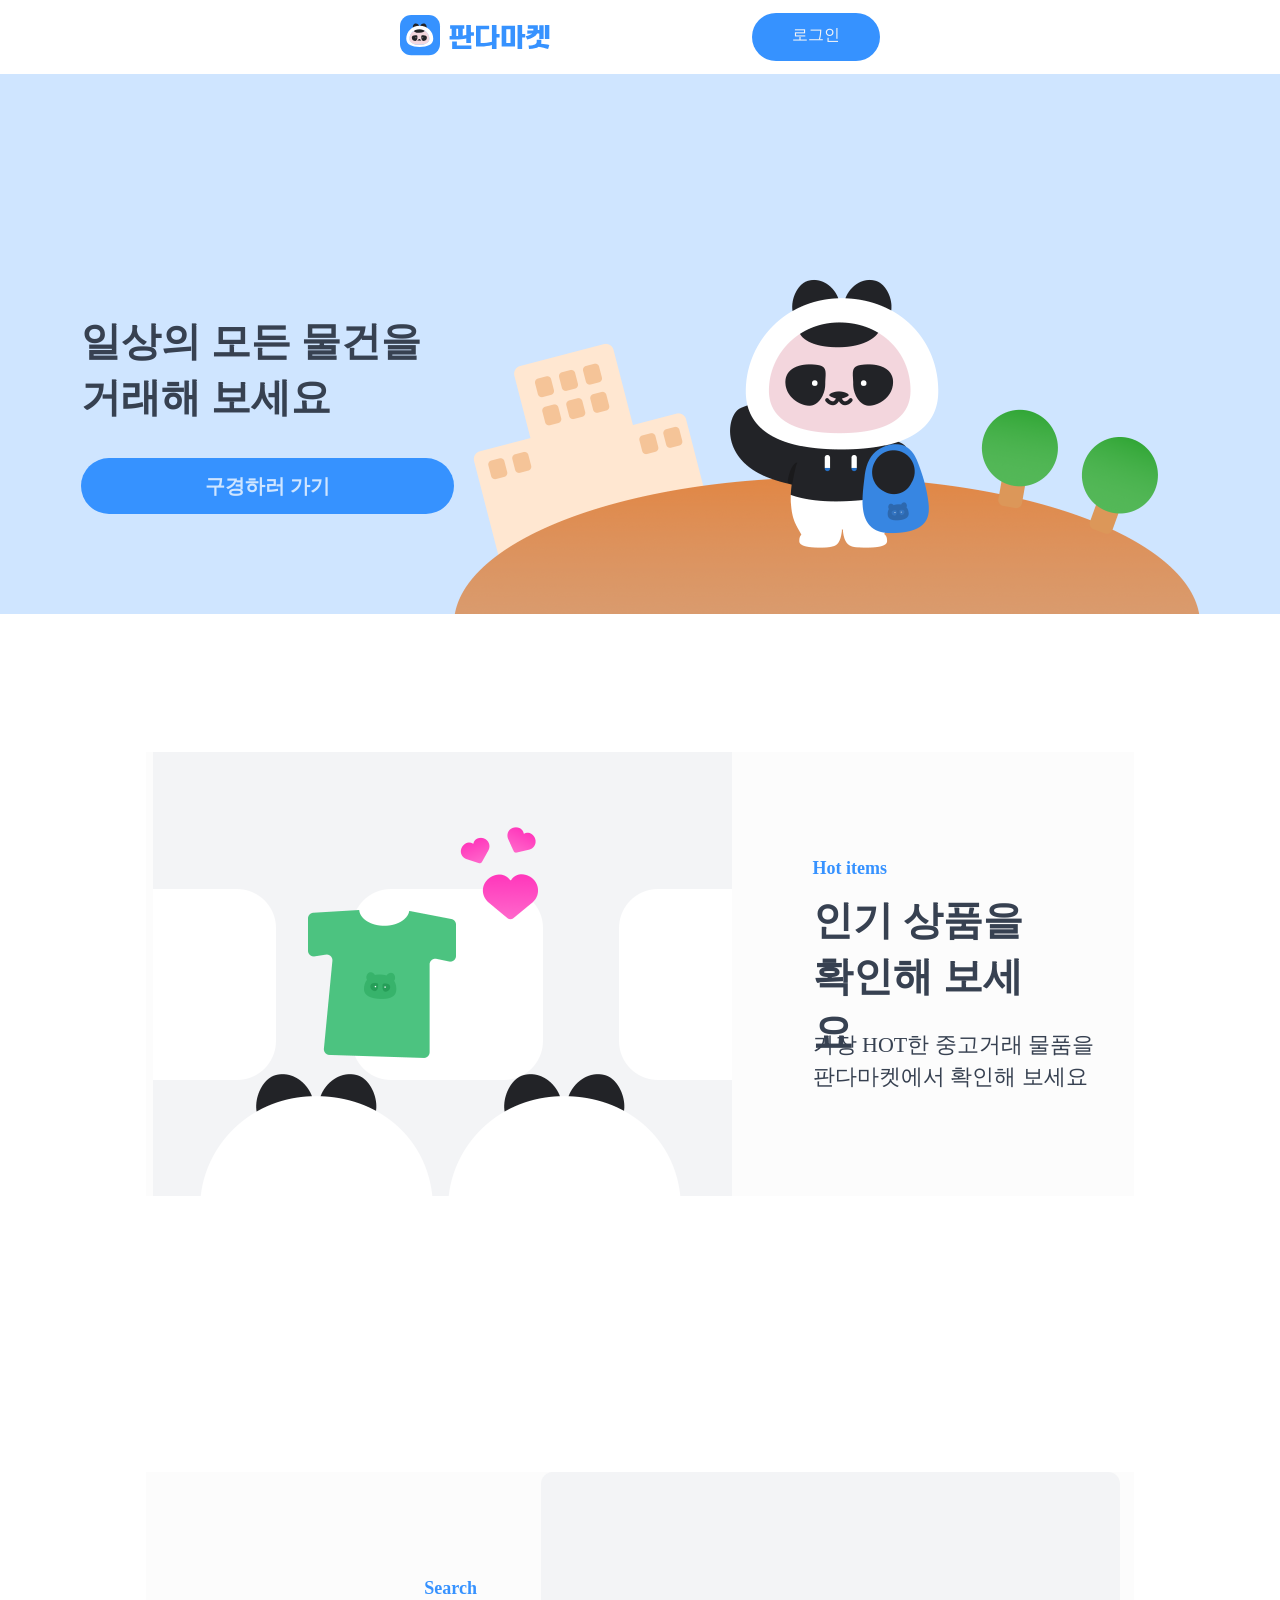
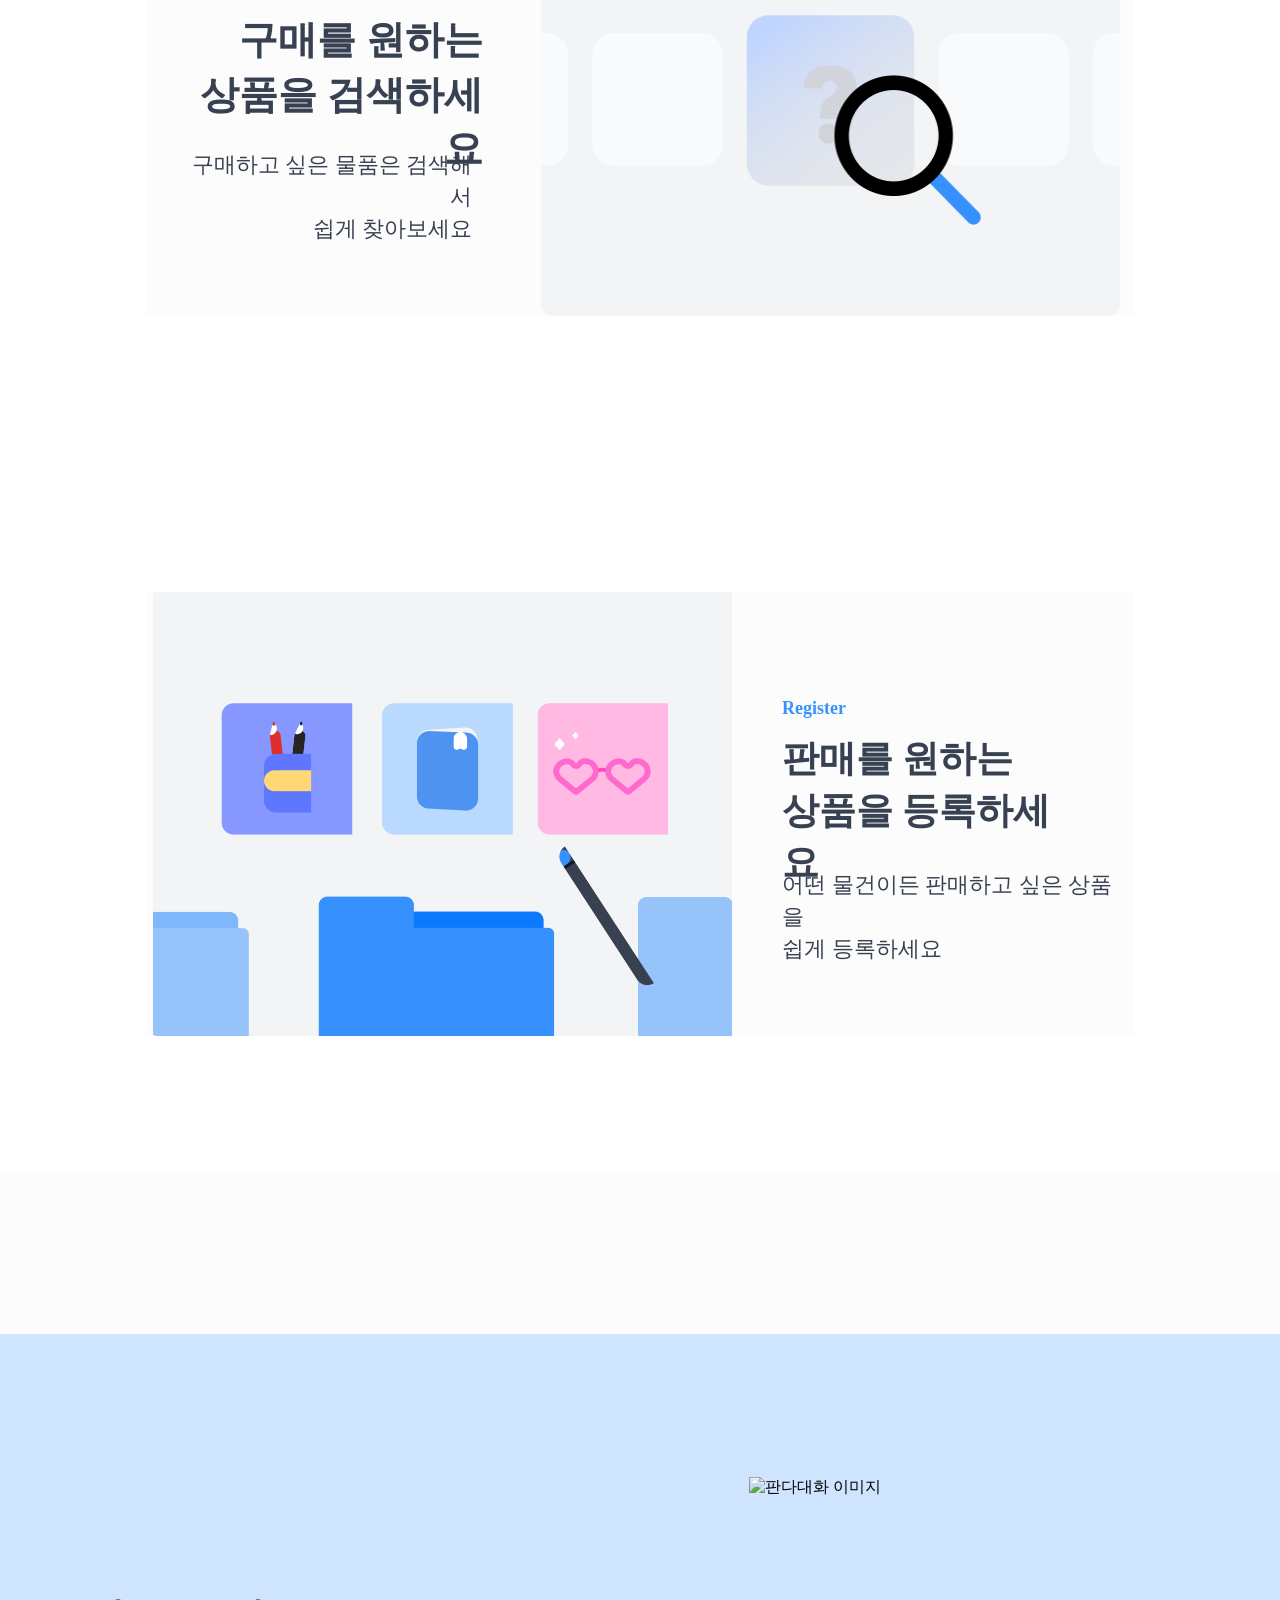
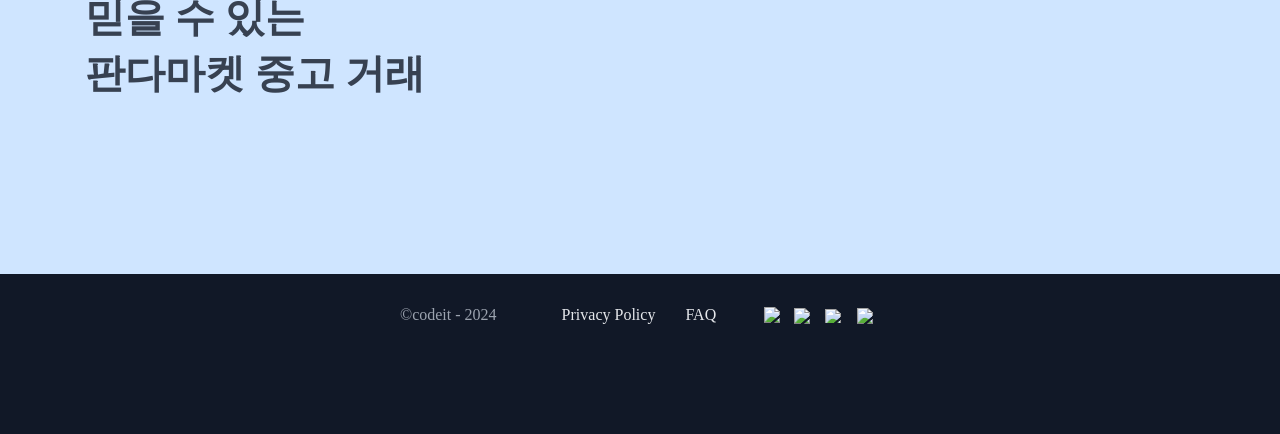
==== 23-Sprint-Mission/index.html @ 3604b8f6 "Add files via upload" ====
<!DOCTYPE html>
<html lang="en">
  <head>
    <meta charset="UTF-8" />
    <meta name="viewport" content="width=device-width, initial-scale=1.0" />
    <title>판다마켓</title>
    <link rel="stylesheet" href="style.css" />
  </head>

  <body>
    <header class="hd">
      <nav class="nv">
        <a href="/"><img src="./images/logo.png" alt="판다마켓 로고" /></a>
        <a class="login" href="/login">로그인</a>
      </nav>
    </header>
    <main>
      <section class="sec1">
        <div class="total-add">
          <div class="try_and_btn">
            <h1 class="try-text">일상의 모든 물건을<br />거래해 보세요</h1>
            <a class="btn1" href="/items">구경하러 가기</a>
          </div>
          <img class="pnd" src="./images/panda.png" alt="판다 쇼핑 이미지" />
        </div>
      </section>

      <!-- Hot Items 섹션 -->
      <section class="httms">
        <div class="hot-back">
          <img class="hot-img" src="./images/shirt.png" alt="인기상품 이미지" />
          <div class="hot-text">
            <h3 class="hot-h3">Hot items</h3>
            <div class="hot-txt2">
              <h1 class="hot-h1">인기 상품을<br />확인해 보세요</h1>
              <p class="hot-p">
                가장 HOT한 중고거래 물품을<br />판다마켓에서 확인해 보세요
              </p>
            </div>
          </div>
        </div>
      </section>

      <!-- Search 섹션 -->
      <section class="httms srch">
        <div class="hot-back srch">
          <img
            class="hot-img srch"
            src="./images/search.png"
            alt="상품 검색 사진"
          />
          <div class="hot-text srch">
            <h3 class="hot-h3 srch">Search</h3>
            <div class="hot-txt2 srch">
              <h1 class="hot-h1 srch">구매를 원하는<br />상품을 검색하세요</h1>
              <p class="hot-p srch">
                구매하고 싶은 물품은 검색해서<br />쉽게 찾아보세요
              </p>
            </div>
          </div>
        </div>
      </section>

      <!-- Register 섹션 -->
      <section class="httms">
        <div class="hot-back">
          <img class="hot-img" src="./images/folder.png" alt="폴더 이미지" />
          <div class="hot-text rgst">
            <h3 class="hot-h3">Register</h3>
            <div class="hot-txt2 rgst">
              <h1 class="hot-h1 rgst">판매를 원하는<br />상품을 등록하세요</h1>
              <p class="hot-p rgst">
                어떤 물건이든 판매하고 싶은 상품을<br />쉽게 등록하세요
              </p>
            </div>
          </div>
        </div>
      </section>

      <section>
        <div class="bar"></div>
      </section>

      <!-- panda 섹션 -->
      <section class="cht-sec">
        <div class="cht-2">
          <h1 class="cht-h1">믿을 수 있는<br />판다마켓 중고 거래</h1>
          <img
            class="cht-img"
            src="/images/chating.png"
            alt="판다대화 이미지"
          />
        </div>
      </section>
      <footer class="ftb">
        <div class="ftb-div1">
          <p class="codeit">&copy;codeit - 2024</p>
          <div class="ftb-div2">
            <a class="psc" href="/privacy">Privacy Policy</a>
            <a class="faq" href="/faq">FAQ</a>
          </div>
          <div class="ftb-imgs">
            <a href="https://www.facebook.com/?locale=ko_KR" target="_blank">
              <img
                class="img1"
                src="/images/facebook.png"
                alt="페이스북 로고"
              />
            </a>
            <a href="https://x.com/?lang=ko" target="_blank">
              <img class="img2" src="/images/twitter.png" alt="트위터 로고" />
            </a>
            <a
              href="https://www.youtube.com/?app=desktop&hl=ko&gl=KR"
              target="_blank"
            >
              <img class="img3" src="/images/youtube.png" alt="유튜브 로고" />
            </a>
            <a href="https://www.instagram.com/" target="_blank">
              <img class="img4" src="/images/insta.png" alt="인스타그램 로고" />
            </a>
          </div>
        </div>
      </footer>
    </main>
  </body>
</html>
---- 23-Sprint-Mission/style.css ----
* {
  margin: 0;
  padding: 0;
  box-sizing: border-box; /* 크기 계산 속성 */
}

a {
  cursor: pointer;
}

h1,
h2,
p {
  color: #374151;
}

h3 {
  color: #3692ff;
}

.login {
  background-color: #3692ff;
  color: #f3f4f6;
  text-decoration: none;
  border-radius: 8vw;
  width: 128px;
  height: 48px;
  padding: 12px 23px;
  font-size: 16px;
  text-align: center;
}

.nv {
  display: flex;
  justify-content: space-between;
  align-items: center;
  /* margin: 0px auto; */
}

.hd {
  width: 100%;
  margin: 9.5px auto;
  padding-left: 400px;
  padding-right: 400px;
}

.sec1 {
  display: flex;
  align-items: center;
  background-color: #cfe5ff;
  width: 100%;
  height: 540px;
}

.try-text {
  display: flex;
  justify-content: center;
  line-height: 140%;
  font-size: 40px;
}

.try_and_btn {
  display: flex;
  align-items: baseline;
  flex-direction: column;
  gap: 32px;
  padding-bottom: 60px;
}

.btn1 {
  display: flex;
  padding: 16px 124px;
  background-color: #3692ff;
  border-radius: 40px;
  color: #cfe5ff;
  text-decoration: none;
  font-weight: 600;
  font-size: 20px;
  height: 56px;
  align-items: center;
}

.pnd {
  width: 746px;
  height: 340px;
}

.total-add {
  display: flex;
  align-items: center;
  margin: auto;
  padding-top: 200px;
}

/* 메인 섹션 3개 */

.httms {
  display: flex;
  height: 720px;
  justify-content: center;
  align-items: center;
}

.hot-back {
  display: flex;
  position: relative;
  align-items: center;
  width: 988px;
  height: 444px;
  background-color: #fcfcfc;
}

.hot-img {
  position: absolute;
  width: 579px;
  height: 444px;
  left: 23.5px;
}

.hot-text {
  display: flex;
  flex-direction: column;
  position: absolute;
  text-align: left;
  width: 298px;
  height: 238px;
  gap: 12px;
  right: 23.5px;
  left: 666.5px;
}

.hot-h3 {
  width: auto;
  height: 26px;
  font-weight: 800;
  font-size: 18px;
  line-height: 26px;
}

.hot-h1 {
  width: 230px;
  height: 112px;
  font-weight: 700;
  font-size: 40px;
  line-height: 140%;
}

.hot-p {
  width: 287px;
  height: 64px;
  font-weight: 500;
  font-size: 22px;
  line-height: 32px;
}

.hot-txt2 {
  display: flex;
  flex-direction: column;
  width: 274px;
  height: 200px;
  gap: 24px;
}

/* Search 섹션 .srch클래스 */
.httms.srch {
  display: flex;
  height: 720px;
  justify-content: center;
  align-items: center;
}

.hot-back.srch {
  display: flex;
  position: relative;
  align-items: center;
  width: 988px;
  height: 444px;
  background-color: #fcfcfc;
}

.hot-img.srch {
  position: absolute;
  width: 579px;
  height: 444px;
  display: flex;
  left: 395px;
  right: 14px;
}

.hot-text.srch {
  display: flex;
  flex-direction: column;
  position: absolute;
  text-align: right;
  width: fit-content;
  height: 238px;
  gap: 12px;
  left: 14px;
  right: 657px;
  padding-left: 24px;
}

.hot-h3.srch {
  width: auto;
  height: 26px;
  font-weight: 800;
  font-size: 18px;
  line-height: 26px;
}

.hot-h1.srch {
  width: 299px;
  height: 112px;
  font-weight: 700;
  font-size: 39px;
  line-height: 140%;
}

.hot-p.srch {
  width: 288px;
  height: 64px;
  font-weight: 500;
  font-size: 22px; /*사이즈 24px로 변경 */
  line-height: 32px;
  text-align: right;
}

.hot-txt2.srch {
  display: flex;
  flex-direction: column;
  width: 293px;
  height: 200px;
  gap: 24px;
}

/* Register 섹션 */

.hot-img {
  position: absolute;
  width: 579px;
  height: 444px;
  left: 7px;
}

.hot-text.rgst {
  display: flex;
  flex-direction: column;
  position: absolute;
  text-align: left;
  width: 359px;
  height: 238px;
  gap: 12px;
  right: 23.5px;
  left: 636px;
  padding-right: 24px;
}

.hot-h1.rgst {
  width: 293px;
  height: 112px;
  font-weight: 700;
  font-size: 37px;
  line-height: 140%;
}

.hot-p.rgst {
  width: 335px;
  height: 64px;
  font-weight: 500;
  font-size: 22px;
  line-height: 32px;
}

.hot-txt2.rgst {
  display: flex;
  flex-direction: column;
  width: 274px;
  height: 200px;
  gap: 24px;
}

/* panda 섹션 */
.cht-sec {
  display: flex;
  align-items: center;
  justify-content: center;
  background-color: #cfe5ff;
  width: 100%;
  height: 540px;
}

.cht-h1 {
  display: flex;
  flex-direction: column;
  width: 100%;
  height: 172px;
  padding-bottom: 60px;
  gap: 10px;
  font-size: 40px;
  font-weight: 700;
  line-height: 140%;
}

.cht-img {
  width: 746px;
  height: 397px;
}

.cht-2 {
  display: flex;
  align-items: center;
  width: 1110px;
  height: 397px;
  padding-top: 143px;
  margin: 0 auto;
}

.bar {
  background-color: #fcfcfc;
  width: 100%;
  height: 160px;
  padding: 32px 400px;
}

/* footer바 섹션 */
.ftb {
  background-color: #111827;
  padding: 32px 400px;
  width: auto;
  height: 160px;
}

.ftb-div1 {
  display: flex;
  justify-content: space-between;
  align-items: center;
  width: 100%;
  height: 20px;
}

.ftb-div2 {
  display: flex;
  align-items: center;
  height: 19px;
  gap: 30px;
}

.codeit {
  color: #9ca3af;
  width: 112px;
  height: 19px;
  font-weight: 400;
  font-size: 16px;
  line-height: 100%;
}

.psc {
  width: 100%;
  height: 19px;
  font-weight: 400;
  font-size: 16px;
  line-height: 100%;
  color: #e5e7eb;
  text-decoration: none;
}

.faq {
  width: 29px;
  height: 19px;
  font-weight: 400;
  font-size: 16px;
  line-height: 100%;
  color: #e5e7eb;
  text-decoration: none;
}

.ftb-imgs {
  display: flex;
  align-items: center;
  color: #ffffff;
  width: 116px;
  height: 20px;
  gap: 12px;
}

.img1 {
  width: 18px;
  height: 18px;
  display: block;
}

.img2 {
  width: 18.92px;
  height: 15.38px;
  display: block;
}

.img3 {
  width: 20px;
  height: 13.34px;
  display: block;
}

.img4 {
  width: 17px;
  height: 17px;
  display: block;
}
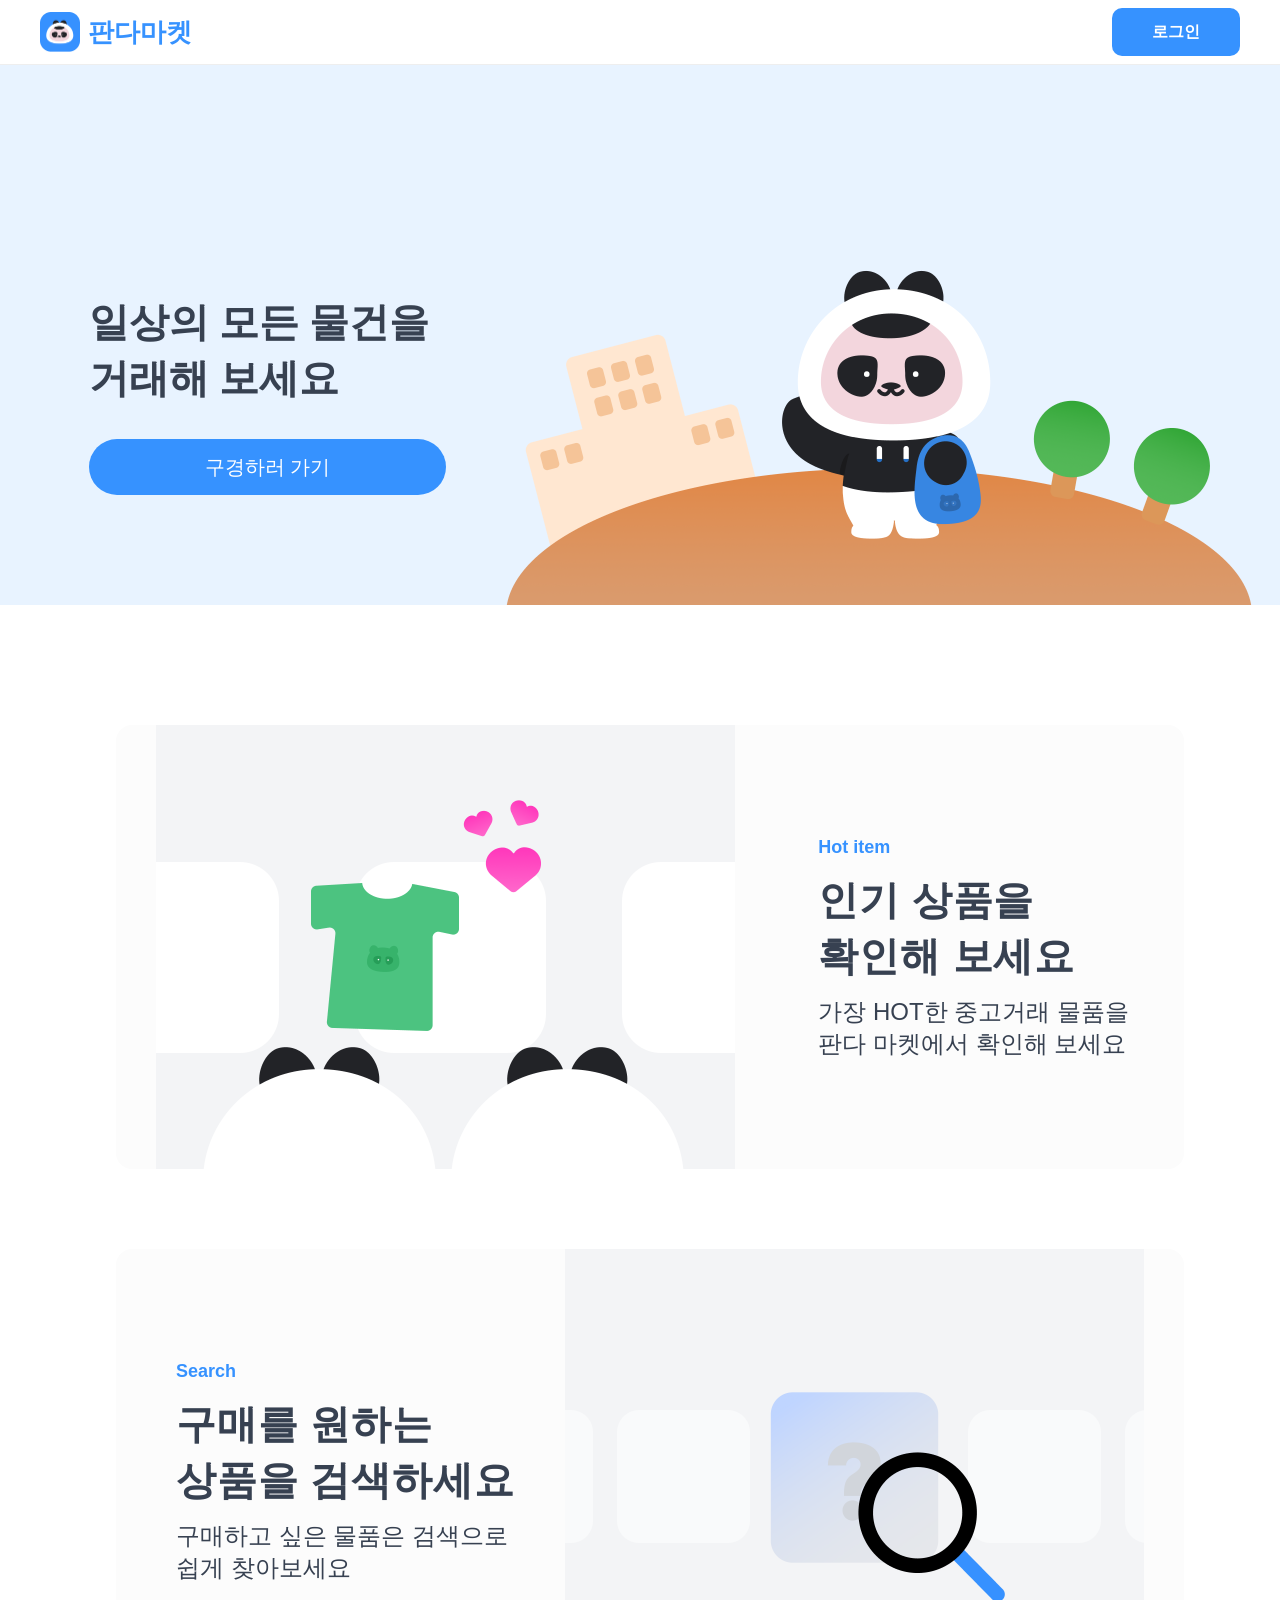
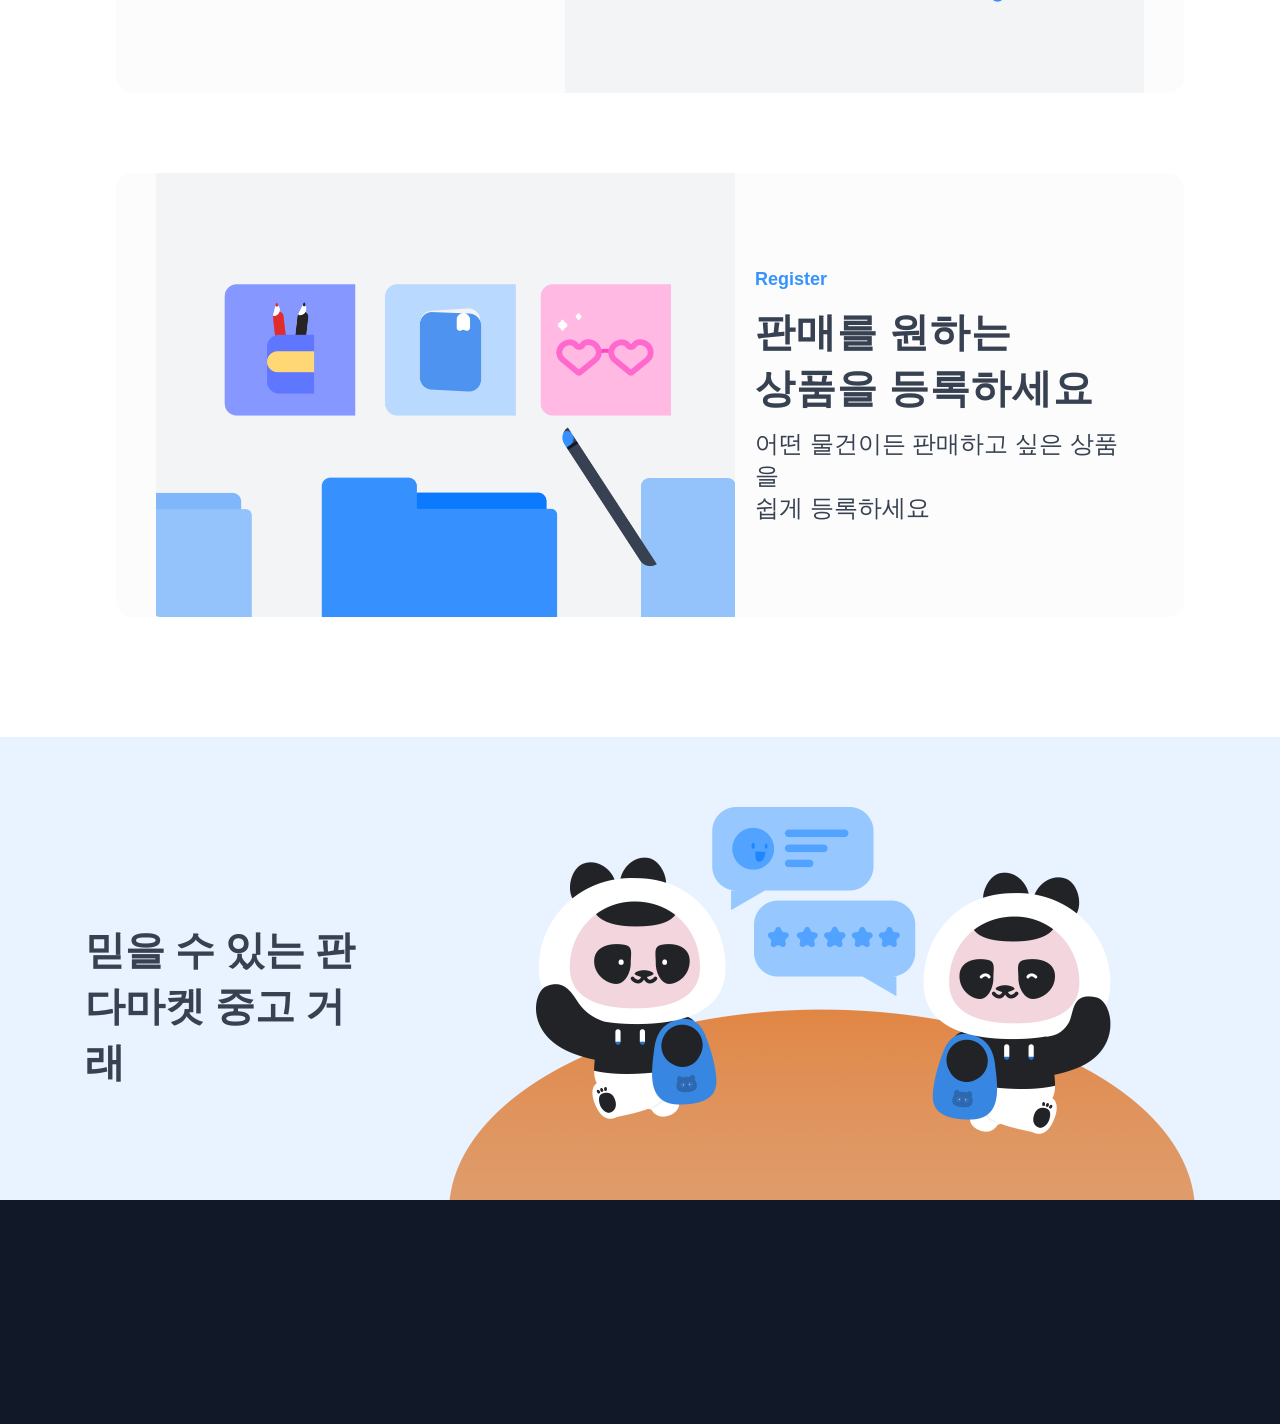
==== commit 93b8c460: "Merge branch 'Basic-김도욱' into Basic-김도욱-Sprint23" ====
--- a/23-Sprint-Mission/index.html
+++ b/23-Sprint-Mission/index.html
@@ -1,127 +1,80 @@
 <!DOCTYPE html>
-<html lang="en">
-  <head>
-    <meta charset="UTF-8" />
-    <meta name="viewport" content="width=device-width, initial-scale=1.0" />
-    <title>판다마켓</title>
-    <link rel="stylesheet" href="style.css" />
-  </head>
+<html lang="ko">
+<head>
+  <meta charset="UTF-8" />
+  <title>판다마켓</title>
+  <link rel="stylesheet" href="style.css" />
+</head>
 
-  <body>
-    <header class="hd">
-      <nav class="nv">
-        <a href="/"><img src="./images/logo.png" alt="판다마켓 로고" /></a>
-        <a class="login" href="/login">로그인</a>
-      </nav>
-    </header>
-    <main>
-      <section class="sec1">
-        <div class="total-add">
-          <div class="try_and_btn">
-            <h1 class="try-text">일상의 모든 물건을<br />거래해 보세요</h1>
-            <a class="btn1" href="/items">구경하러 가기</a>
-          </div>
-          <img class="pnd" src="./images/panda.png" alt="판다 쇼핑 이미지" />
+<body>
+
+  <div class="header">
+    <div class="header-inner">
+        <div class="logo" onclick="location.href='index.html'">           <!--판마마켓 로고 클릭 시 홈 화면 -->
+            <img src="./images/logo.png" alt="판다 로고"><span>판다마켓</span>  <!-- 판다 로고 -->
         </div>
-      </section>
+        <div class="login-btn" onclick="location.href='login.html'">로그인</div> 
+    </div>
+  </div>
 
-      <!-- Hot Items 섹션 -->
-      <section class="httms">
-        <div class="hot-back">
-          <img class="hot-img" src="./images/shirt.png" alt="인기상품 이미지" />
-          <div class="hot-text">
-            <h3 class="hot-h3">Hot items</h3>
-            <div class="hot-txt2">
-              <h1 class="hot-h1">인기 상품을<br />확인해 보세요</h1>
-              <p class="hot-p">
-                가장 HOT한 중고거래 물품을<br />판다마켓에서 확인해 보세요
-              </p>
-            </div>
-          </div>
+  <div class="panda">
+    <div class="panda-inner">
+      <div class="panda-text">
+        일상의 모든 물건을<br>
+        거래해 보세요
+      </div>
+      <button class="panda-button" onclick="location.href='item.html'">구경하러 가기</button>
+    </div>
+
+    <img class="panda-image" src="./images/panda.png" alt="판다 이미지" />
+  </div>
+
+  <div class="features">
+
+    <div class="card">
+      <div class="card-image">
+        <img src="./images/card1.png" alt="인기 상품 이미지">
+      </div>
+      <div class="card-text">
+        <div class="card-abbreviation">Hot item</div>
+        <div class="card-title">인기 상품을<br> 확인해 보세요</div>
+        <div class="card-desc">가장 HOT한 중고거래 물품을<br> 판다 마켓에서 확인해 보세요</div>
+      </div>
+    </div>
+
+    <div class="card">
+        <div class="card-text">
+            <div class="card-abbreviation">Search</div>
+            <div class="card-title">구매를 원하는<br>상품을 검색하세요</div>
+            <div class="card-desc">구매하고 싶은 물품은 검색으로<br>쉽게 찾아보세요</div>
         </div>
-      </section>
+        <div class="card-image">
+            <img src="./images/card2.png" alt="검색 이미지">
+        </div>
+    </div>
 
-      <!-- Search 섹션 -->
-      <section class="httms srch">
-        <div class="hot-back srch">
-          <img
-            class="hot-img srch"
-            src="./images/search.png"
-            alt="상품 검색 사진"
-          />
-          <div class="hot-text srch">
-            <h3 class="hot-h3 srch">Search</h3>
-            <div class="hot-txt2 srch">
-              <h1 class="hot-h1 srch">구매를 원하는<br />상품을 검색하세요</h1>
-              <p class="hot-p srch">
-                구매하고 싶은 물품은 검색해서<br />쉽게 찾아보세요
-              </p>
-            </div>
-          </div>
-        </div>
-      </section>
+    <div class="card">
+      <div class="card-image">
+        <img src="./images/card3.png" alt="상품 등록 이미지">
+      </div>
+      <div class="card-text">
+        <div class="card-abbreviation">Register</div>
+        <div class="card-title">판매를 원하는<br>상품을 등록하세요</div>
+        <div class="card-desc">어떤 물건이든 판매하고 싶은 상품을<br>쉽게 등록하세요</div>
+      </div>
+    </div>
 
-      <!-- Register 섹션 -->
-      <section class="httms">
-        <div class="hot-back">
-          <img class="hot-img" src="./images/folder.png" alt="폴더 이미지" />
-          <div class="hot-text rgst">
-            <h3 class="hot-h3">Register</h3>
-            <div class="hot-txt2 rgst">
-              <h1 class="hot-h1 rgst">판매를 원하는<br />상품을 등록하세요</h1>
-              <p class="hot-p rgst">
-                어떤 물건이든 판매하고 싶은 상품을<br />쉽게 등록하세요
-              </p>
-            </div>
-          </div>
-        </div>
-      </section>
+  </div>
 
-      <section>
-        <div class="bar"></div>
-      </section>
+  <div class="bottom-banner">
+    <div class="bottom-inner">
+      <div class="bottom-text">믿을 수 있는 판다마켓 중고 거래</div>
+      <div class="bottom-image">
+        <img src="./images/bottom.png" alt="판다 두 마리 이미지">
+      </div>
+    </div>
+  </div>
+  <div class="bottom-last"></div>
 
-      <!-- panda 섹션 -->
-      <section class="cht-sec">
-        <div class="cht-2">
-          <h1 class="cht-h1">믿을 수 있는<br />판다마켓 중고 거래</h1>
-          <img
-            class="cht-img"
-            src="/images/chating.png"
-            alt="판다대화 이미지"
-          />
-        </div>
-      </section>
-      <footer class="ftb">
-        <div class="ftb-div1">
-          <p class="codeit">&copy;codeit - 2024</p>
-          <div class="ftb-div2">
-            <a class="psc" href="/privacy">Privacy Policy</a>
-            <a class="faq" href="/faq">FAQ</a>
-          </div>
-          <div class="ftb-imgs">
-            <a href="https://www.facebook.com/?locale=ko_KR" target="_blank">
-              <img
-                class="img1"
-                src="/images/facebook.png"
-                alt="페이스북 로고"
-              />
-            </a>
-            <a href="https://x.com/?lang=ko" target="_blank">
-              <img class="img2" src="/images/twitter.png" alt="트위터 로고" />
-            </a>
-            <a
-              href="https://www.youtube.com/?app=desktop&hl=ko&gl=KR"
-              target="_blank"
-            >
-              <img class="img3" src="/images/youtube.png" alt="유튜브 로고" />
-            </a>
-            <a href="https://www.instagram.com/" target="_blank">
-              <img class="img4" src="/images/insta.png" alt="인스타그램 로고" />
-            </a>
-          </div>
-        </div>
-      </footer>
-    </main>
-  </body>
-</html>+</body>
+</html>
--- a/23-Sprint-Mission/style.css
+++ b/23-Sprint-Mission/style.css
@@ -1,408 +1,245 @@
-* {
-  margin: 0;
-  padding: 0;
-  box-sizing: border-box; /* 크기 계산 속성 */
-}
-
-a {
-  cursor: pointer;
-}
-
-h1,
-h2,
-p {
-  color: #374151;
-}
-
-h3 {
-  color: #3692ff;
-}
-
-.login {
-  background-color: #3692ff;
-  color: #f3f4f6;
-  text-decoration: none;
-  border-radius: 8vw;
-  width: 128px;
-  height: 48px;
-  padding: 12px 23px;
-  font-size: 16px;
-  text-align: center;
-}
-
-.nv {
-  display: flex;
-  justify-content: space-between;
-  align-items: center;
-  /* margin: 0px auto; */
-}
-
-.hd {
-  width: 100%;
-  margin: 9.5px auto;
-  padding-left: 400px;
-  padding-right: 400px;
-}
-
-.sec1 {
-  display: flex;
-  align-items: center;
-  background-color: #cfe5ff;
-  width: 100%;
-  height: 540px;
-}
-
-.try-text {
-  display: flex;
-  justify-content: center;
-  line-height: 140%;
-  font-size: 40px;
-}
-
-.try_and_btn {
-  display: flex;
-  align-items: baseline;
-  flex-direction: column;
-  gap: 32px;
-  padding-bottom: 60px;
-}
-
-.btn1 {
-  display: flex;
-  padding: 16px 124px;
-  background-color: #3692ff;
-  border-radius: 40px;
-  color: #cfe5ff;
-  text-decoration: none;
-  font-weight: 600;
-  font-size: 20px;
-  height: 56px;
-  align-items: center;
-}
-
-.pnd {
-  width: 746px;
-  height: 340px;
-}
-
-.total-add {
-  display: flex;
-  align-items: center;
-  margin: auto;
-  padding-top: 200px;
-}
-
-/* 메인 섹션 3개 */
-
-.httms {
-  display: flex;
-  height: 720px;
-  justify-content: center;
-  align-items: center;
-}
-
-.hot-back {
-  display: flex;
-  position: relative;
-  align-items: center;
-  width: 988px;
-  height: 444px;
-  background-color: #fcfcfc;
-}
-
-.hot-img {
-  position: absolute;
-  width: 579px;
-  height: 444px;
-  left: 23.5px;
-}
-
-.hot-text {
-  display: flex;
-  flex-direction: column;
-  position: absolute;
-  text-align: left;
-  width: 298px;
-  height: 238px;
-  gap: 12px;
-  right: 23.5px;
-  left: 666.5px;
-}
-
-.hot-h3 {
-  width: auto;
-  height: 26px;
-  font-weight: 800;
-  font-size: 18px;
-  line-height: 26px;
-}
-
-.hot-h1 {
-  width: 230px;
-  height: 112px;
-  font-weight: 700;
-  font-size: 40px;
-  line-height: 140%;
-}
-
-.hot-p {
-  width: 287px;
-  height: 64px;
-  font-weight: 500;
-  font-size: 22px;
-  line-height: 32px;
-}
-
-.hot-txt2 {
-  display: flex;
-  flex-direction: column;
-  width: 274px;
-  height: 200px;
-  gap: 24px;
-}
-
-/* Search 섹션 .srch클래스 */
-.httms.srch {
-  display: flex;
-  height: 720px;
-  justify-content: center;
-  align-items: center;
-}
-
-.hot-back.srch {
-  display: flex;
-  position: relative;
-  align-items: center;
-  width: 988px;
-  height: 444px;
-  background-color: #fcfcfc;
-}
-
-.hot-img.srch {
-  position: absolute;
-  width: 579px;
-  height: 444px;
-  display: flex;
-  left: 395px;
-  right: 14px;
-}
-
-.hot-text.srch {
-  display: flex;
-  flex-direction: column;
-  position: absolute;
-  text-align: right;
-  width: fit-content;
-  height: 238px;
-  gap: 12px;
-  left: 14px;
-  right: 657px;
-  padding-left: 24px;
-}
-
-.hot-h3.srch {
-  width: auto;
-  height: 26px;
-  font-weight: 800;
-  font-size: 18px;
-  line-height: 26px;
-}
-
-.hot-h1.srch {
-  width: 299px;
-  height: 112px;
-  font-weight: 700;
-  font-size: 39px;
-  line-height: 140%;
-}
-
-.hot-p.srch {
-  width: 288px;
-  height: 64px;
-  font-weight: 500;
-  font-size: 22px; /*사이즈 24px로 변경 */
-  line-height: 32px;
-  text-align: right;
-}
-
-.hot-txt2.srch {
-  display: flex;
-  flex-direction: column;
-  width: 293px;
-  height: 200px;
-  gap: 24px;
-}
-
-/* Register 섹션 */
-
-.hot-img {
-  position: absolute;
-  width: 579px;
-  height: 444px;
-  left: 7px;
-}
-
-.hot-text.rgst {
-  display: flex;
-  flex-direction: column;
-  position: absolute;
-  text-align: left;
-  width: 359px;
-  height: 238px;
-  gap: 12px;
-  right: 23.5px;
-  left: 636px;
-  padding-right: 24px;
-}
-
-.hot-h1.rgst {
-  width: 293px;
-  height: 112px;
-  font-weight: 700;
-  font-size: 37px;
-  line-height: 140%;
-}
-
-.hot-p.rgst {
-  width: 335px;
-  height: 64px;
-  font-weight: 500;
-  font-size: 22px;
-  line-height: 32px;
-}
-
-.hot-txt2.rgst {
-  display: flex;
-  flex-direction: column;
-  width: 274px;
-  height: 200px;
-  gap: 24px;
-}
-
-/* panda 섹션 */
-.cht-sec {
-  display: flex;
-  align-items: center;
-  justify-content: center;
-  background-color: #cfe5ff;
-  width: 100%;
-  height: 540px;
-}
-
-.cht-h1 {
-  display: flex;
-  flex-direction: column;
-  width: 100%;
-  height: 172px;
-  padding-bottom: 60px;
-  gap: 10px;
-  font-size: 40px;
-  font-weight: 700;
-  line-height: 140%;
-}
-
-.cht-img {
-  width: 746px;
-  height: 397px;
-}
-
-.cht-2 {
-  display: flex;
-  align-items: center;
-  width: 1110px;
-  height: 397px;
-  padding-top: 143px;
-  margin: 0 auto;
-}
-
-.bar {
-  background-color: #fcfcfc;
-  width: 100%;
-  height: 160px;
-  padding: 32px 400px;
-}
-
-/* footer바 섹션 */
-.ftb {
-  background-color: #111827;
-  padding: 32px 400px;
-  width: auto;
-  height: 160px;
-}
-
-.ftb-div1 {
-  display: flex;
-  justify-content: space-between;
-  align-items: center;
-  width: 100%;
-  height: 20px;
-}
-
-.ftb-div2 {
-  display: flex;
-  align-items: center;
-  height: 19px;
-  gap: 30px;
-}
-
-.codeit {
-  color: #9ca3af;
-  width: 112px;
-  height: 19px;
-  font-weight: 400;
-  font-size: 16px;
-  line-height: 100%;
-}
-
-.psc {
-  width: 100%;
-  height: 19px;
-  font-weight: 400;
-  font-size: 16px;
-  line-height: 100%;
-  color: #e5e7eb;
-  text-decoration: none;
-}
-
-.faq {
-  width: 29px;
-  height: 19px;
-  font-weight: 400;
-  font-size: 16px;
-  line-height: 100%;
-  color: #e5e7eb;
-  text-decoration: none;
-}
-
-.ftb-imgs {
-  display: flex;
-  align-items: center;
-  color: #ffffff;
-  width: 116px;
-  height: 20px;
-  gap: 12px;
-}
-
-.img1 {
-  width: 18px;
-  height: 18px;
-  display: block;
-}
-
-.img2 {
-  width: 18.92px;
-  height: 15.38px;
-  display: block;
-}
-
-.img3 {
-  width: 20px;
-  height: 13.34px;
-  display: block;
-}
-
-.img4 {
-  width: 17px;
-  height: 17px;
-  display: block;
-}+body {
+    margin: 0;
+    font-family: Pretendard;
+}
+
+/* 클릭 요소 포인터 표시 */
+.logo,
+.login-btn,
+.hero-button {
+    cursor: pointer;
+}
+
+/* header */
+
+.header {
+    border-bottom: 1px solid #eee;
+}
+
+/* 헤더 내부 정렬 기본 */
+.header-inner {
+    max-width: 1200px;
+    height: 64px;
+    margin: 0 auto;
+
+    display: flex;
+    align-items: center;
+    justify-content: space-between;
+}
+
+/* 로고 영역 */
+.logo {
+    display: flex;
+    align-items: center;
+    gap: 8px;
+    font-weight: 700;
+    font-size: 25.63px;
+    color: #3692ff; /* ← 이 줄만 파란색으로 변경 */
+    cursor: pointer;
+}
+
+/* 로고 이미지 크기 맞추기 */
+.logo img {
+    width: 40px;
+    height: 40.14px;
+    display: flex;
+    align-items: center;
+}
+
+/* 로그인 버튼 */
+.login-btn {
+    top: 12px;
+    right: 23px;
+    bottom: 12px;
+    left: 23px;
+    width: 128px;
+    height: 48px;
+    background: #3692ff;
+    color: white;
+    border-radius: 10px;
+    font-size: 16px;
+    font-weight: 600;
+    text-align: center;
+    cursor: pointer;
+    line-height: 48px;
+}
+
+/* 판다 전체 영역 */
+
+.panda {
+    background-color: #e8f3ff;
+    display: flex;
+    justify-content: center;
+    align-items: center;
+    height: 540px;
+}
+
+.panda-inner {
+    width: 357px;
+    height: 260px;
+    padding: 60px;
+    display: flex;
+    flex-direction: column;
+    gap: 32px;
+    margin-top: 180px;
+}
+
+.panda-text {
+    color: #374151;
+    font-family: Pretendard;
+    font-size: 40px;
+    font-weight: 700;
+    line-height: 1.4;
+    font-style: bold;
+}
+
+.panda-button {
+    width: 357px;
+    height: 56px;
+    border-radius: 40px;
+    border: none;
+    padding: 16px 124px 16px 124px;
+    gap: 10px;
+    background-color: #3692ff;
+    color: #ffffff;
+    font-family: Pretendard;
+    font-weight: 600px;
+    font-size: 20px;
+    display: flex;
+    justify-content: center;
+    align-items: center;
+    cursor: pointer;
+    white-space: nowrap;
+    overflow: hidden;
+    text-overflow: ellipsis;
+}
+
+.panda-image {
+    width: 746px;
+    height: 340px;     
+    object-fit: contain;
+    align-self: flex-end; /* 땅 위에 딱 붙게 */
+}
+
+/* cards */
+
+.features {
+    max-width: 1200px;
+    margin: 120px auto;
+    display: flex;
+    align-items: center;
+    justify-content: center;
+    flex-direction: column;
+    gap: 80px;
+}
+
+/* 카드 하나 */
+.card {
+    display: flex;
+    align-items: center;
+    justify-content: space-between;
+
+    background: #fcfcfc;
+    border-radius: 16px;
+
+    width: 988px;
+    height: 444px;
+    margin-left: 20px;
+    padding: 0 40px;
+}
+
+/* 카드 안의 이미지 영역 */
+.card-image img {
+    width: 579px;
+    height: 444px;
+    display: block;
+}
+
+/* 텍스트 영역 */
+.card-text {
+    display: flex;
+    flex-direction: column;
+    margin-left: 20px;
+    margin-right: 15px;
+    gap: 12px;
+}
+
+.card-abbreviation {
+    font-family: "Pretendard", sans-serif;
+    font-weight: 800;      
+    font-style: normal;    
+    font-size: 18px;
+    line-height: 26px;
+    letter-spacing: 0;
+    vertical-align: middle;
+    color: #3692FF;
+}
+
+.card-title {
+    font-family: "Pretendard", sans-serif;
+    font-weight: 700;        
+    font-size: 40px;
+    line-height: 140%;
+    color: #374151;       
+    letter-spacing: 0.02em;  
+    vertical-align: middle;
+}
+
+.card-desc {
+    font-family: "Pretendard", sans-serif;
+    font-weight: 500;      
+    font-size: 24px;
+    line-height: 32px;
+    letter-spacing: 0;
+    vertical-align: middle;
+    color: #374151;
+}
+
+
+/* bottom banner */
+
+.bottom-banner {
+    background-color: #e8f3ff;
+    display: flex;
+    justify-content: center;
+    align-items: center;
+    height: 540px;
+    top: 70px;
+}
+
+.bottom-inner {
+    max-width: 1200px;
+    margin: 0 auto;
+
+    width: 1110px;
+    height: 397px;
+
+    display: flex;
+    align-items: center;
+    gap: 69px;
+    justify-content: space-between;
+}
+
+.bottom-text{
+    color: #374151;
+    font-family: Pretendard;
+    font-size: 40px;
+    font-weight: 700;
+    line-height: 1.4;
+    font-style: bold;
+}
+
+.bottom-image img {
+    width: 746px;
+    height: 397px;
+}
+
+.bottom-last{
+    width: 100%;
+    height: 160px;
+    padding: 32px 0;
+    position: absolute;
+    left: 0;
+    top: 2800px;
+    background-color: #111827;
+}
